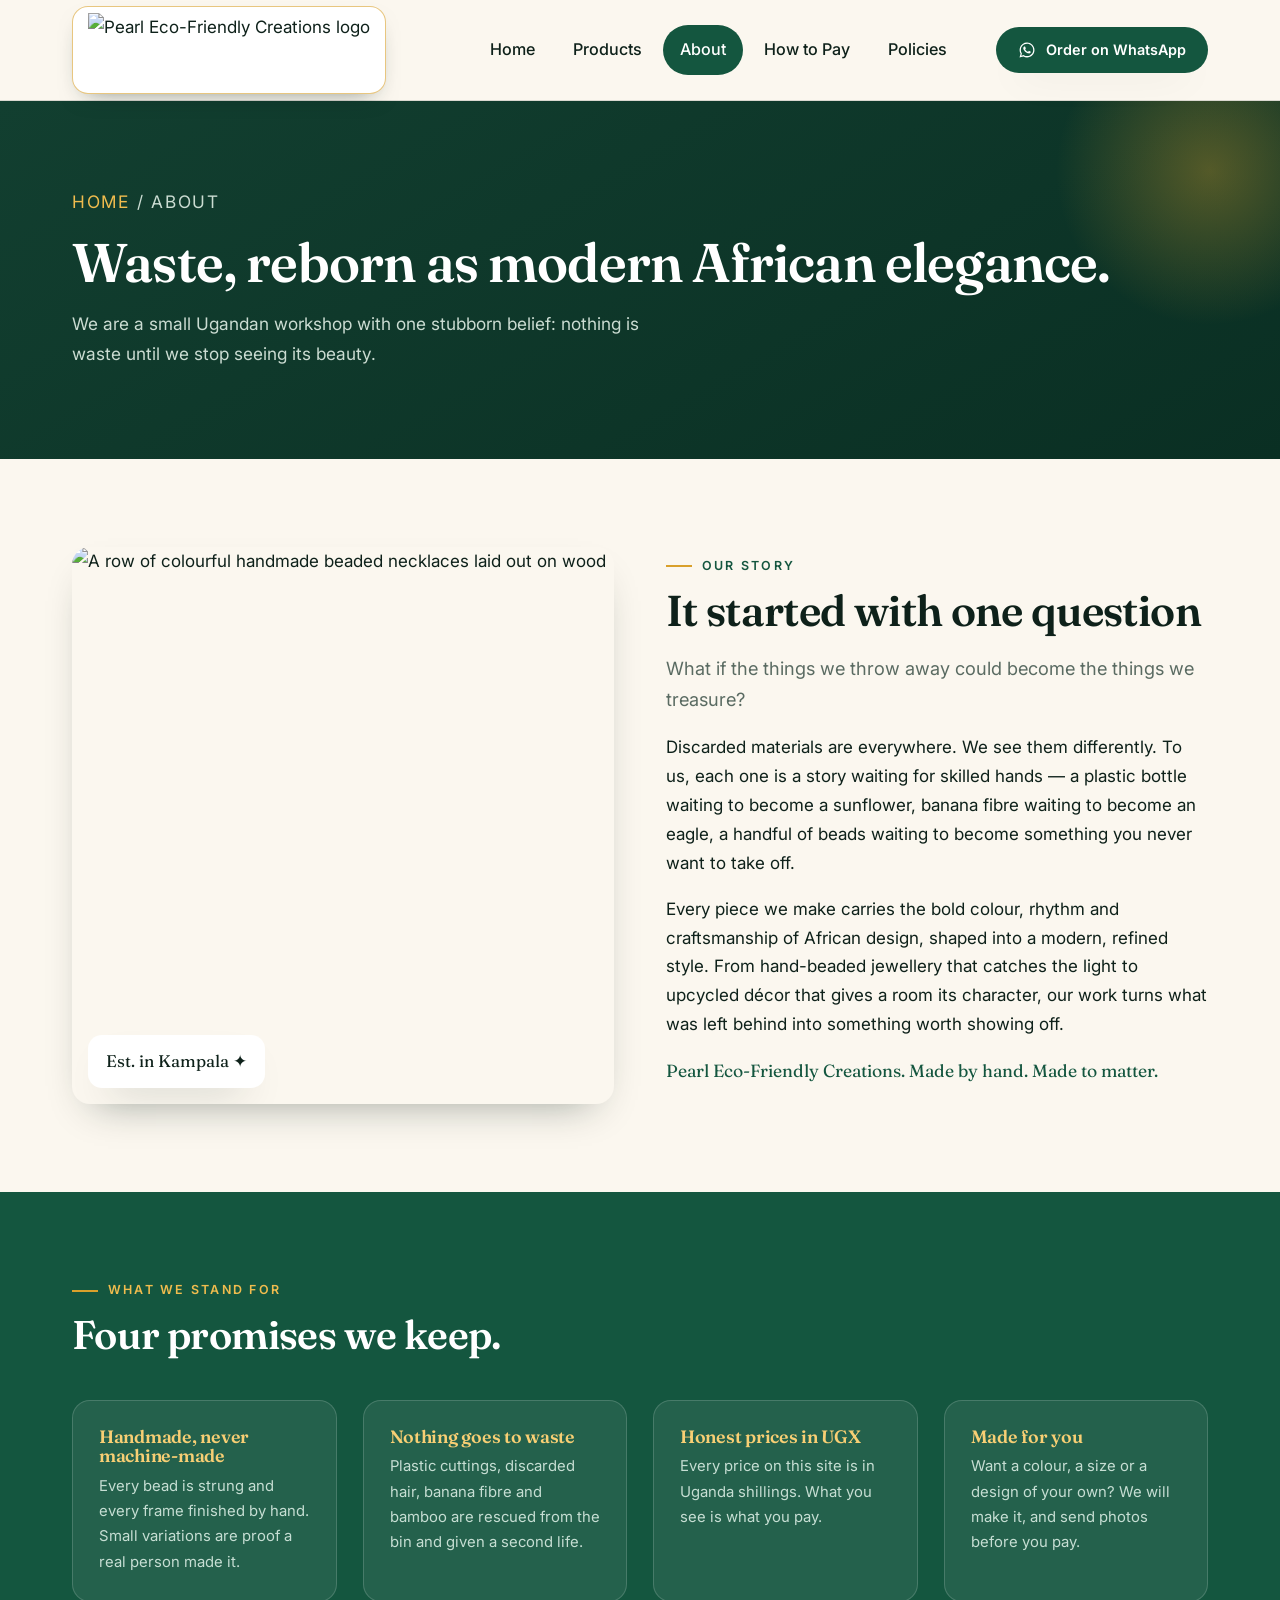
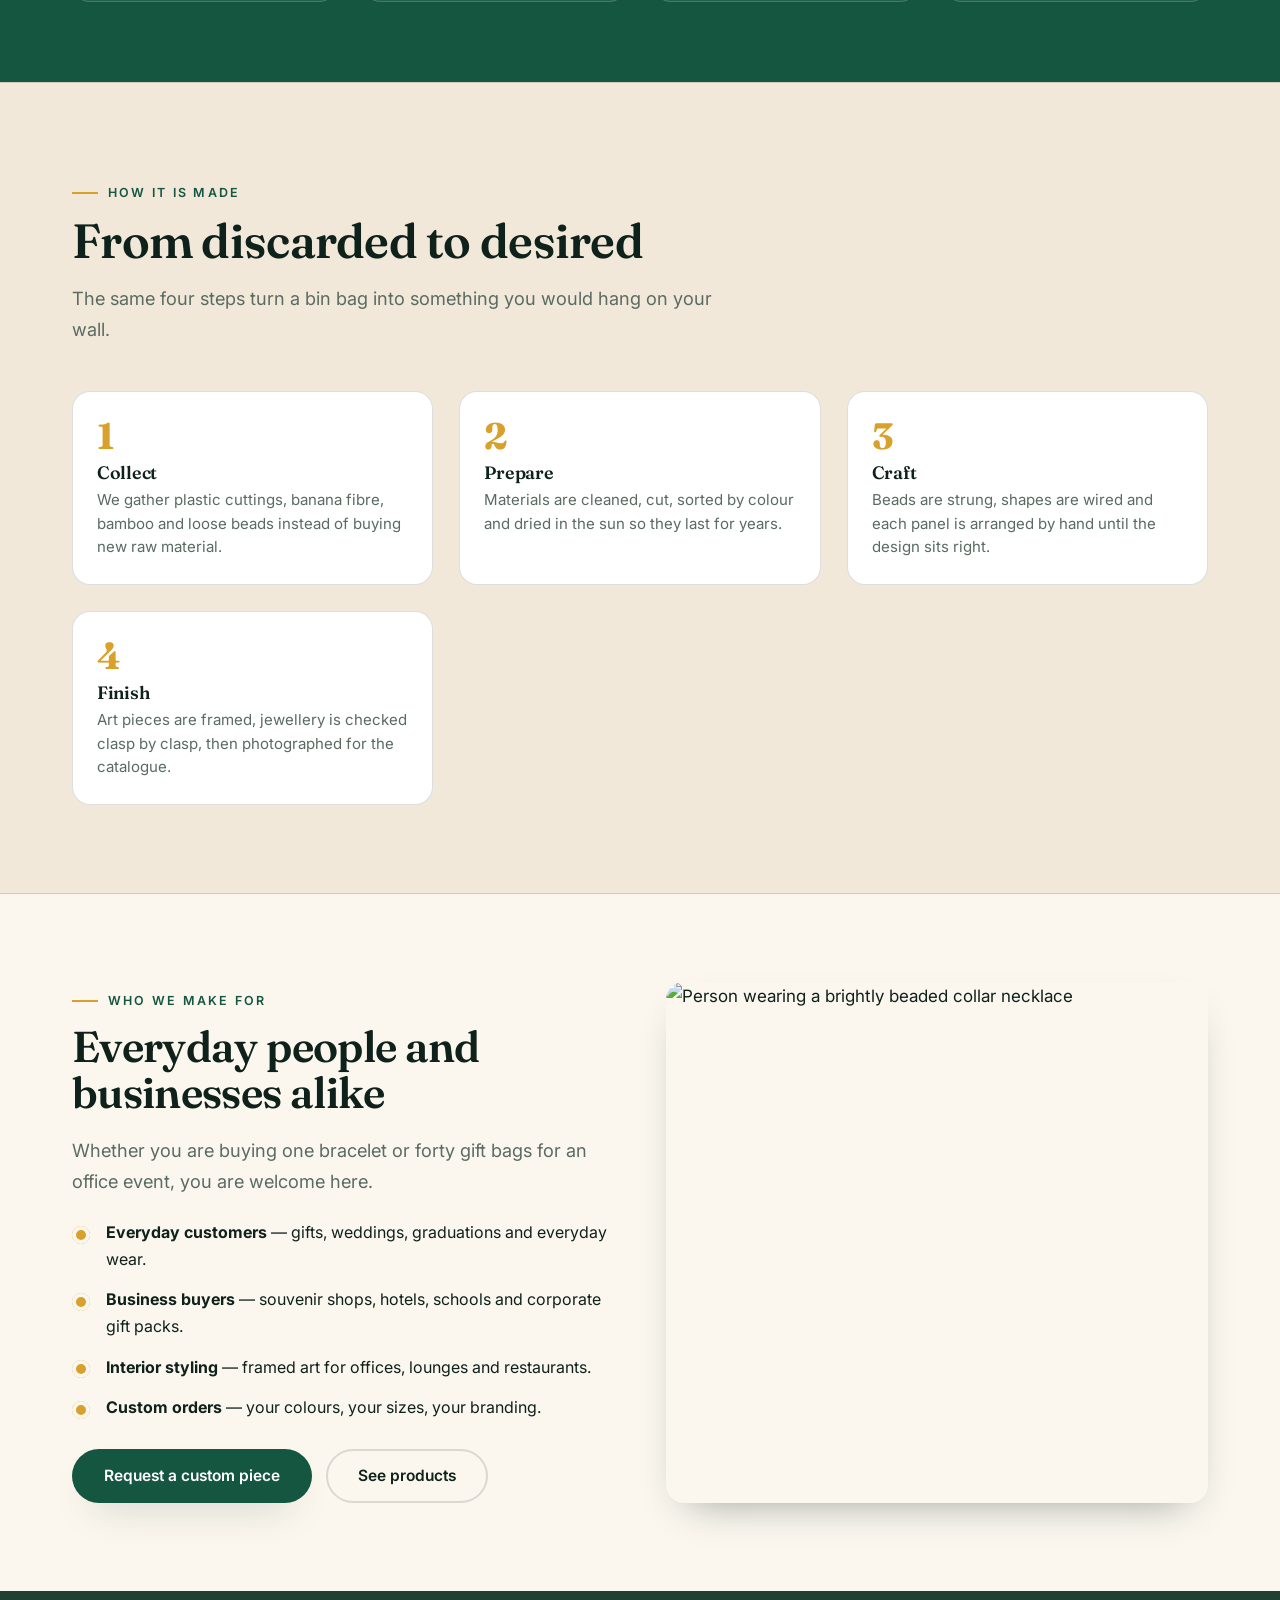
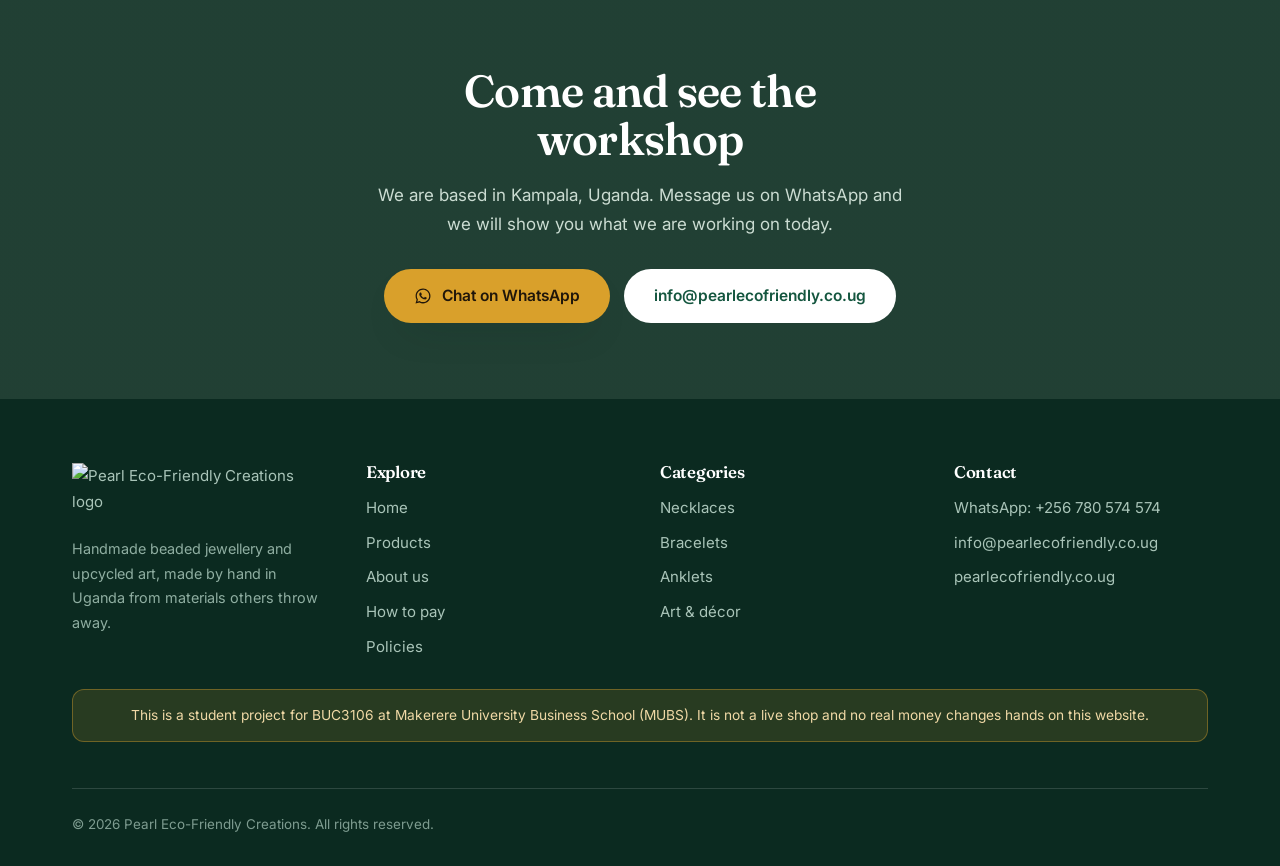
==== about.html @ 5a9fffbf "Add website files" ====
<!DOCTYPE html>
<html lang="en">
<head>
<meta charset="utf-8">
<meta name="viewport" content="width=device-width, initial-scale=1">
<title>About Us | Pearl Eco-Friendly Creations</title>
<meta name="description" content="The story behind Pearl Eco-Friendly Creations: a Ugandan workshop turning discarded plastic, banana fibre and bamboo into handmade beaded jewellery and framed art.">
<link rel="preconnect" href="https://fonts.googleapis.com">
<link rel="preconnect" href="https://fonts.gstatic.com" crossorigin>
<link href="https://fonts.googleapis.com/css2?family=Fraunces:ital,opsz,wght@0,9..144,500;0,9..144,600;1,9..144,500&family=Inter:wght@400;500;600;700&display=swap" rel="stylesheet">
<link rel="stylesheet" href="style.css">
<link rel="icon" href="favicon.ico">
</head>
<body>
<a class="skip" href="#main">Skip to content</a>

<header class="site-head">
  <div class="wrap head-in">
    <a class="brand" href="index.html">
      <img src="images/logo.png" alt="Pearl Eco-Friendly Creations logo">
      <span class="brand-txt">Pearl Eco-Friendly Creations<small>Handmade in Uganda</small></span>
    </a>
    <input type="checkbox" id="nav-toggle" class="nav-toggle" aria-label="Open menu">
    <label class="burger" for="nav-toggle" aria-hidden="true"><span></span></label>
    <nav class="nav" aria-label="Main">
      <a href="index.html">Home</a>
      <a href="products.html">Products</a>
      <a href="about.html" class="active">About</a>
      <a href="pay.html">How to Pay</a>
      <a href="policies.html">Policies</a>
    </nav>
    <a class="btn btn-wa btn-sm head-cta" href="https://wa.me/256780574574?text=Hello%20Pearl%20Eco-Friendly%20Creations%21%20I%20saw%20your%20website%20and%20I%20have%20a%20question.">
      <svg viewBox="0 0 24 24" fill="currentColor" aria-hidden="true"><path d="M12.04 2C6.58 2 2.13 6.45 2.13 11.91c0 1.75.46 3.46 1.32 4.96L2 22l5.25-1.38a9.9 9.9 0 0 0 4.79 1.22h.01c5.46 0 9.91-4.45 9.91-9.91 0-2.65-1.03-5.14-2.9-7.01A9.82 9.82 0 0 0 12.04 2Zm0 18.15c-1.48 0-2.93-.4-4.2-1.15l-.3-.18-3.12.82.83-3.04-.2-.31a8.22 8.22 0 0 1-1.26-4.38c0-4.54 3.7-8.23 8.24-8.23 2.2 0 4.27.86 5.83 2.42a8.18 8.18 0 0 1 2.41 5.82c0 4.54-3.7 8.23-8.23 8.23Zm4.52-6.16c-.25-.12-1.47-.72-1.69-.81-.23-.08-.39-.12-.56.13-.16.24-.64.8-.78.97-.14.16-.29.18-.54.06-.25-.13-1.05-.39-1.99-1.23-.74-.66-1.23-1.47-1.38-1.72-.14-.25-.01-.38.11-.5.11-.11.25-.29.37-.43.13-.15.17-.25.25-.41.08-.17.04-.31-.02-.43-.06-.12-.56-1.34-.76-1.84-.2-.48-.4-.42-.56-.43h-.48c-.16 0-.43.06-.65.31-.22.25-.86.84-.86 2.05s.88 2.38 1 2.54c.12.17 1.73 2.64 4.2 3.7.59.25 1.04.4 1.4.51.59.19 1.12.16 1.55.1.47-.07 1.47-.6 1.67-1.18.21-.58.21-1.07.15-1.18-.06-.11-.22-.17-.47-.29Z"/></svg>
      Order on WhatsApp
    </a>
  </div>
</header>

<main id="main">

<section class="page-head">
  <div class="wrap">
    <p class="crumbs"><a href="index.html">Home</a> / About</p>
    <h1>Waste, reborn as modern African elegance.</h1>
    <p>We are a small Ugandan workshop with one stubborn belief: nothing is waste until we stop seeing its beauty.</p>
  </div>
</section>

<!-- ============ STORY ============ -->
<section class="section">
  <div class="wrap split">
    <div class="split-media">
      <img src="images/craft.jpg" alt="A row of colourful handmade beaded necklaces laid out on wood">
      <span class="badge">Est. in Kampala ✦</span>
    </div>
    <div>
      <p class="eyebrow">Our story</p>
      <h2>It started with one question</h2>
      <p class="lede">What if the things we throw away could become the things we treasure?</p>
      <p>Discarded materials are everywhere. We see them differently. To us, each one is a story waiting for skilled hands — a plastic bottle waiting to become a sunflower, banana fibre waiting to become an eagle, a handful of beads waiting to become something you never want to take off.</p>
      <p>Every piece we make carries the bold colour, rhythm and craftsmanship of African design, shaped into a modern, refined style. From hand-beaded jewellery that catches the light to upcycled décor that gives a room its character, our work turns what was left behind into something worth showing off.</p>
      <p class="sign" style="font-family:var(--display);color:var(--forest);font-size:1.1rem">Pearl Eco-Friendly Creations. Made by hand. Made to matter.</p>
    </div>
  </div>
</section>

<!-- ============ VALUES ============ -->
<section class="band">
  <div class="wrap">
    <p class="eyebrow" style="color:#F0BC4E">What we stand for</p>
    <h2>Four promises we keep.</h2>
    <div class="values">
      <div class="value"><h3>Handmade, never machine-made</h3><p>Every bead is strung and every frame finished by hand. Small variations are proof a real person made it.</p></div>
      <div class="value"><h3>Nothing goes to waste</h3><p>Plastic cuttings, discarded hair, banana fibre and bamboo are rescued from the bin and given a second life.</p></div>
      <div class="value"><h3>Honest prices in UGX</h3><p>Every price on this site is in Uganda shillings. What you see is what you pay.</p></div>
      <div class="value"><h3>Made for you</h3><p>Want a colour, a size or a design of your own? We will make it, and send photos before you pay.</p></div>
    </div>
  </div>
</section>

<!-- ============ PROCESS ============ -->
<section class="section tint">
  <div class="wrap">
    <div class="sec-head">
      <p class="eyebrow">How it is made</p>
      <h2>From discarded to desired</h2>
      <p class="lede">The same four steps turn a bin bag into something you would hang on your wall.</p>
    </div>
    <div class="steps">
      <div class="step"><b class="num">1</b><h3>Collect</h3><p>We gather plastic cuttings, banana fibre, bamboo and loose beads instead of buying new raw material.</p></div>
      <div class="step"><b class="num">2</b><h3>Prepare</h3><p>Materials are cleaned, cut, sorted by colour and dried in the sun so they last for years.</p></div>
      <div class="step"><b class="num">3</b><h3>Craft</h3><p>Beads are strung, shapes are wired and each panel is arranged by hand until the design sits right.</p></div>
      <div class="step"><b class="num">4</b><h3>Finish</h3><p>Art pieces are framed, jewellery is checked clasp by clasp, then photographed for the catalogue.</p></div>
    </div>
  </div>
</section>

<!-- ============ SPLIT WITH ECO IMAGE ============ -->
<section class="section">
  <div class="wrap split flip">
    <div class="split-media">
      <img src="images/accent.jpg" alt="Person wearing a brightly beaded collar necklace">
    </div>
    <div>
      <p class="eyebrow">Who we make for</p>
      <h2>Everyday people and businesses alike</h2>
      <p class="lede">Whether you are buying one bracelet or forty gift bags for an office event, you are welcome here.</p>
      <ul class="tick">
        <li><strong>Everyday customers</strong> — gifts, weddings, graduations and everyday wear.</li>
        <li><strong>Business buyers</strong> — souvenir shops, hotels, schools and corporate gift packs.</li>
        <li><strong>Interior styling</strong> — framed art for offices, lounges and restaurants.</li>
        <li><strong>Custom orders</strong> — your colours, your sizes, your branding.</li>
      </ul>
      <div class="hero-cta">
        <a class="btn btn-wa" href="https://wa.me/256780574574?text=Hello%20Pearl%20Eco-Friendly%20Creations%21%20I%20would%20like%20to%20request%20a%20custom%20piece.">Request a custom piece</a>
        <a class="btn btn-ghost" href="products.html">See products</a>
      </div>
    </div>
  </div>
</section>

<!-- ============ CONTACT BAND ============ -->
<section class="cta">
  <div class="wrap">
    <h2>Come and see the workshop</h2>
    <p>We are based in Kampala, Uganda. Message us on WhatsApp and we will show you what we are working on today.</p>
    <div class="btns">
      <a class="btn btn-gold" href="https://wa.me/256780574574?text=Hello%20Pearl%20Eco-Friendly%20Creations%21%20I%20saw%20your%20website%20and%20I%20have%20a%20question.">
        <svg viewBox="0 0 24 24" fill="currentColor" aria-hidden="true"><path d="M12.04 2C6.58 2 2.13 6.45 2.13 11.91c0 1.75.46 3.46 1.32 4.96L2 22l5.25-1.38a9.9 9.9 0 0 0 4.79 1.22h.01c5.46 0 9.91-4.45 9.91-9.91 0-2.65-1.03-5.14-2.9-7.01A9.82 9.82 0 0 0 12.04 2Zm0 18.15c-1.48 0-2.93-.4-4.2-1.15l-.3-.18-3.12.82.83-3.04-.2-.31a8.22 8.22 0 0 1-1.26-4.38c0-4.54 3.7-8.23 8.24-8.23 2.2 0 4.27.86 5.83 2.42a8.18 8.18 0 0 1 2.41 5.82c0 4.54-3.7 8.23-8.23 8.23Zm4.52-6.16c-.25-.12-1.47-.72-1.69-.81-.23-.08-.39-.12-.56.13-.16.24-.64.8-.78.97-.14.16-.29.18-.54.06-.25-.13-1.05-.39-1.99-1.23-.74-.66-1.23-1.47-1.38-1.72-.14-.25-.01-.38.11-.5.11-.11.25-.29.37-.43.13-.15.17-.25.25-.41.08-.17.04-.31-.02-.43-.06-.12-.56-1.34-.76-1.84-.2-.48-.4-.42-.56-.43h-.48c-.16 0-.43.06-.65.31-.22.25-.86.84-.86 2.05s.88 2.38 1 2.54c.12.17 1.73 2.64 4.2 3.7.59.25 1.04.4 1.4.51.59.19 1.12.16 1.55.1.47-.07 1.47-.6 1.67-1.18.21-.58.21-1.07.15-1.18-.06-.11-.22-.17-.47-.29Z"/></svg>
        Chat on WhatsApp
      </a>
      <a class="btn btn-light" href="mailto:info@pearlecofriendly.co.ug">info@pearlecofriendly.co.ug</a>
    </div>
  </div>
</section>

</main>

<footer class="site-foot">
  <div class="wrap">
    <div class="foot-grid">
      <div class="foot-brand">
        <img src="images/logo.png" alt="Pearl Eco-Friendly Creations logo">
        <p>Handmade beaded jewellery and upcycled art, made by hand in Uganda from materials others throw away.</p>
      </div>
      <div class="foot-col">
        <h2>Explore</h2>
        <ul>
          <li><a href="index.html">Home</a></li>
          <li><a href="products.html">Products</a></li>
          <li><a href="about.html">About us</a></li>
          <li><a href="pay.html">How to pay</a></li>
          <li><a href="policies.html">Policies</a></li>
        </ul>
      </div>
      <div class="foot-col">
        <h2>Categories</h2>
        <ul>
          <li><a href="products.html#jewellery">Necklaces</a></li>
          <li><a href="products.html#jewellery">Bracelets</a></li>
          <li><a href="products.html#jewellery">Anklets</a></li>
          <li><a href="products.html#decor">Art &amp; décor</a></li>
        </ul>
      </div>
      <div class="foot-col">
        <h2>Contact</h2>
        <ul>
          <li><a href="https://wa.me/256780574574?text=Hello%20Pearl%20Eco-Friendly%20Creations%21%20I%20saw%20your%20website%20and%20I%20have%20a%20question.">WhatsApp: +256 780 574 574</a></li>
          <li><a href="mailto:info@pearlecofriendly.co.ug">info@pearlecofriendly.co.ug</a></li>
          <li><a href="https://pearlecofriendly.co.ug">pearlecofriendly.co.ug</a></li>
        </ul>
      </div>
    </div>

    <p class="student">This is a student project for BUC3106 at Makerere University Business School (MUBS). It is not a live shop and no real money changes hands on this website.</p>

    <div class="foot-note">
      <span>© 2026 Pearl Eco-Friendly Creations. All rights reserved.</span>
    </div>
  </div>
</footer>

</body>
</html>
---- style.css ----
/* ============================================================
   PEARL ECO-FRIENDLY CREATIONS — style.css
   One stylesheet for all five pages.
   Sections are numbered so you can find things quickly.
   ============================================================ */

/* ---------- 1. COLOURS AND FONTS ---------- */
:root{
  /* Brand colours */
  --ink:#0E211A;          /* near-black green, for text */
  --forest:#14563F;       /* main green */
  --forest-2:#0C3E2D;     /* darker green */
  --cream:#FBF7EF;        /* page background */
  --sand:#F1E8DA;         /* alternate section background */
  --gold:#D9A02B;         /* accent / buttons */
  --gold-2:#F0BC4E;       /* lighter gold for hover */
  --gold-3:#F8CF74;       /* pale gold, for small text on green (contrast) */
  --clay:#C25A2B;         /* warm accent */
  --muted:#5A6B62;        /* secondary text */
  --line:rgba(14,33,26,.14);
  --white:#fff;

  /* Type */
  --display:"Fraunces",Georgia,"Times New Roman",serif;
  --body:"Inter",-apple-system,BlinkMacSystemFont,"Segoe UI",Arial,sans-serif;

  /* Shape */
  --radius:18px;
  --radius-sm:12px;
  --shadow:0 18px 40px -22px rgba(14,33,26,.45);
  --wrap:1180px;
}

/* ---------- 2. RESET AND BASE ---------- */
*,*::before,*::after{box-sizing:border-box}
html{scroll-behavior:smooth}
body{
  margin:0;
  background:var(--cream);
  color:var(--ink);
  font:1.0625rem/1.7 var(--body);
  -webkit-font-smoothing:antialiased;
  overflow-x:hidden;
}
/* Keep anything decorative or wide from ever causing a sideways page scroll */
section,div,header,footer,main{max-width:100%}
img{max-width:100%;display:block}
a{color:inherit}
h1,h2,h3,h4{font-family:var(--display);font-weight:600;line-height:1.08;margin:0;letter-spacing:-.015em}
p{margin:0 0 1em}
.wrap{max-width:var(--wrap);margin:0 auto;padding:0 22px}

/* Focus ring for keyboard users */
a:focus-visible,button:focus-visible,input:focus-visible{
  outline:3px solid var(--gold);outline-offset:3px;border-radius:4px;
}

/* Skip link for screen readers */
.skip{position:absolute;left:-9999px;top:0;background:var(--forest);color:#fff;padding:12px 18px;z-index:200}
.skip:focus{left:8px;top:8px}

/* ---------- 3. SMALL PIECES OF TEXT ---------- */
.eyebrow{
  font:600 .78rem/1 var(--body);letter-spacing:.18em;text-transform:uppercase;
  color:var(--forest);display:inline-flex;align-items:center;gap:10px;margin:0 0 16px;
}
.eyebrow::before{content:"";width:26px;height:2px;background:var(--gold)}
.lede{font-size:1.14rem;color:var(--muted);max-width:60ch}
.center{text-align:center}
.center .lede{margin-inline:auto}
.center .eyebrow{justify-content:center}

/* ---------- 4. BUTTONS ---------- */
.btn{
  display:inline-flex;align-items:center;gap:10px;
  font:600 .97rem/1 var(--body);text-decoration:none;
  padding:16px 28px;border-radius:999px;border:2px solid transparent;
  cursor:pointer;transition:transform .18s ease,background .18s ease,box-shadow .18s ease;
  white-space:nowrap;
}
.btn:hover{transform:translateY(-2px)}
.btn-wa{background:var(--forest);color:#fff;box-shadow:var(--shadow)}
.btn-wa:hover{background:var(--forest-2)}
.btn-gold{background:var(--gold);color:#20160a;box-shadow:var(--shadow)}
.btn-gold:hover{background:var(--gold-2)}
.btn-ghost{background:transparent;color:var(--ink);border-color:var(--line)}
.btn-ghost:hover{border-color:var(--forest);background:rgba(20,86,63,.06)}
.btn-light{background:#fff;color:var(--forest)}
.btn-light:hover{background:var(--sand)}
.btn-sm{padding:12px 20px;font-size:.9rem}
.btn-block{width:100%;justify-content:center}
/* WhatsApp glyph */
.btn svg{width:18px;height:18px;flex:none}

/* ---------- 5. HEADER AND NAV ---------- */
.site-head{
  position:sticky;top:0;z-index:100;
  background:rgba(251,247,239,.92);
  backdrop-filter:saturate(160%) blur(12px);
  border-bottom:1px solid var(--line);
}
/* Taller bar so the enlarged logo still sits comfortably (was 78px) */
.head-in{display:flex;align-items:center;gap:18px;height:100px}
/* flex:0 1 auto (not flex:none) lets the brand shrink on narrow screens,
   so the text wraps instead of pushing the menu button off the screen. */
.brand{display:flex;align-items:center;gap:14px;text-decoration:none;flex:0 1 auto;min-width:0}

/* --- The logo, made large and eye-catching with CSS only ---
   box-sizing:content-box means "height" is the artwork itself, so the
   padding and border sit outside it and never shrink the logo. */
.brand img{
  height:74px;width:auto;box-sizing:content-box;flex:none;
  padding:6px 15px;background:#fff;
  border:1px solid rgba(217,160,43,.6);
  border-radius:16px;
  box-shadow:0 10px 24px -14px rgba(14,33,26,.6);
  transition:transform .2s ease,box-shadow .2s ease,border-color .2s ease;
}
/* Gentle lift + soft gold glow on hover */
.brand:hover img{
  transform:translateY(-3px);
  border-color:var(--gold);
  box-shadow:0 18px 32px -16px rgba(14,33,26,.65),0 0 0 5px rgba(217,160,43,.18);
}
.brand-txt{display:none;font-family:var(--display);font-size:1.02rem;line-height:1.1;color:var(--forest);
  min-width:0;overflow-wrap:break-word}
.brand-txt small{display:block;font:500 .62rem/1.4 var(--body);letter-spacing:.2em;text-transform:uppercase;color:var(--muted)}

.nav{margin-left:auto;display:flex;align-items:center;gap:4px}
.nav a{
  text-decoration:none;font-weight:500;font-size:1.01rem;padding:11px 17px;border-radius:999px;
  transition:background .15s ease,color .15s ease;
}
.nav a:hover{background:rgba(20,86,63,.09)}
.nav a.active{background:var(--forest);color:#fff}
.head-cta{margin-left:14px}

/* Mobile menu: a checkbox toggles the nav. It only exists on small screens,
   so keyboard users on desktop never tab to a control that does nothing. */
.nav-toggle{display:none}
.burger{
  display:none;margin-left:auto;width:46px;height:46px;border:1px solid var(--line);
  border-radius:12px;background:#fff;cursor:pointer;position:relative;
  flex:none;
}
.burger span,.burger::before,.burger::after{
  content:"";position:absolute;left:13px;width:20px;height:2px;background:var(--ink);
  transition:.2s;
}
.burger::before{top:16px}
.burger span{top:22px}
.burger::after{top:28px}

@media(max-width:940px){
  /* Focusable but invisible, so Space opens the menu for keyboard users */
  .nav-toggle{
    display:block;position:absolute;width:1px;height:1px;opacity:0;
    pointer-events:none;margin:0;padding:0;border:0;left:50%;top:44px;
  }
  .nav-toggle:focus-visible ~ .burger{outline:3px solid var(--gold);outline-offset:3px}
  .burger{display:block}
  .head-cta{display:none}
  /* Compact bar on small screens: logo scales down but stays prominent */
  .head-in{height:88px;gap:13px}
  .brand{gap:11px}
  .brand img{height:54px;padding:5px 11px;border-radius:14px}
  .brand:hover img{transform:none;box-shadow:0 10px 24px -14px rgba(14,33,26,.6)}
  .nav{
    position:absolute;left:0;right:0;top:100%;
    flex-direction:column;align-items:stretch;gap:6px;
    background:var(--cream);border-bottom:1px solid var(--line);
    padding:16px 22px 26px;margin:0;
    display:none;box-shadow:var(--shadow);
  }
  .nav a{padding:13px 16px;background:#fff;border:1px solid var(--line)}
  /* When the checkbox is ticked, show the menu */
  .nav-toggle:checked ~ .nav{display:flex}
  .nav-toggle:checked ~ .burger span{opacity:0}
  .nav-toggle:checked ~ .burger::before{top:22px;transform:rotate(45deg)}
  .nav-toggle:checked ~ .burger::after{top:22px;transform:rotate(-45deg)}
  .brand-txt{display:block}
}

/* ---------- 6. HERO ----------
   A full-width shop photograph with a dark green scrim over it, and a
   single left-aligned text block. Everything below is scoped to the hero. */
.hero{
  position:relative;overflow:hidden;
  display:flex;align-items:center;
  min-height:60vh;                       /* ~60% of the screen, so the next
                                            section still peeks into view */
  padding:clamp(44px,6vh,72px) 0;
  color:#F4EFE4;
  /* Fallback: a rich green wash if the photograph never loads */
  background:linear-gradient(150deg,#123f30 0%,#0d3527 55%,#08281e 100%);
}

/* The photograph fills the whole section, edge to edge */
.hero-bg{
  position:absolute;inset:0;z-index:0;
  width:100%;height:100%;object-fit:cover;object-position:center;
}

/* Dark green scrim — heavy under the words so white text stays readable,
   opening up to the right so the shop photograph reads through instead of
   looking like a flat block of colour. */
.hero-overlay{
  position:absolute;inset:0;z-index:1;
  background:
    linear-gradient(90deg,
      rgba(7,28,21,.87) 0%,
      rgba(7,28,21,.85) 64%,
      rgba(7,28,21,.66) 78%,
      rgba(7,28,21,.40) 90%,
      rgba(7,28,21,.25) 100%),
    linear-gradient(180deg,rgba(7,28,21,.05),rgba(7,28,21,.16));
}
/* Wide screens: the text block stops before half the width, so the
   photograph can open up much sooner. */
@media(min-width:1000px){
  .hero-overlay{
    background:
      linear-gradient(90deg,
        rgba(7,28,21,.87) 0%,
        rgba(7,28,21,.85) 46%,
        rgba(7,28,21,.67) 62%,
        rgba(7,28,21,.42) 80%,
        rgba(7,28,21,.27) 100%),
      linear-gradient(180deg,rgba(7,28,21,.05),rgba(7,28,21,.16));
  }
}
/* Phones and small tablets: the text runs the full width, so the whole
   frame is scrimmed — lighter towards the bottom so the photo still shows */
@media(max-width:768px){
  .hero-overlay{
    background:linear-gradient(180deg,
      rgba(7,28,21,.87) 0%,rgba(7,28,21,.84) 58%,rgba(7,28,21,.70) 100%);
  }
}

/* Text block: fills the container width, capped and centred by .wrap,
   raised above the photograph. */
.hero .wrap{position:relative;z-index:2;width:100%}

/* Headline is the first thing in the hero and the clear focal point */
.hero h1{
  font-size:clamp(2.15rem,5vw,3.9rem);
  line-height:1.05;letter-spacing:-.035em;color:#fff;
  max-width:17ch;text-wrap:balance;
}

/* One short supporting sentence, never wider than ~52 characters */
.hero-lede{
  font-size:clamp(1.02rem,1.5vw,1.2rem);line-height:1.6;
  color:#DCE9E1;max-width:52ch;margin:20px 0 32px;
}

/* Shared with the About page — do not scope further than this */
.hero-cta{display:flex;flex-wrap:wrap;gap:14px}
.hero-cta .btn{padding:17px 30px}

/* ---------- 7. BEAD STRING DIVIDER (decorative) ---------- */
.beads{height:26px;background-repeat:repeat-x;background-size:118px 26px;
  background-image:
    radial-gradient(circle at 14px 13px,var(--gold) 0 6px,transparent 7px),
    radial-gradient(circle at 44px 13px,var(--clay) 0 6px,transparent 7px),
    radial-gradient(circle at 74px 13px,var(--forest) 0 6px,transparent 7px),
    radial-gradient(circle at 104px 13px,#fff 0 6px,transparent 7px);
}

/* ---------- 8. SECTIONS ---------- */
.section{padding:88px 0}
.section.tint{background:var(--sand);border-block:1px solid var(--line)}
.sec-head{max-width:64ch;margin-bottom:46px}
.sec-head h2{font-size:clamp(1.9rem,4vw,3rem)}
.sec-head p{margin-top:16px}

/* ---------- 9. PRODUCT CARDS ----------
   Column counts are set explicitly and chosen to divide the number of cards
   in the group, so a row is never left with one stranded card. */
.grid{display:grid;gap:26px;grid-template-columns:1fr}
@media(min-width:600px){.grid{grid-template-columns:repeat(2,1fr)}}
@media(min-width:1100px){.grid{grid-template-columns:repeat(4,1fr)}}
/* The Products page holds a group of 6 and a group of 3 — three across
   divides both evenly. Higher specificity than the rule above. */
@media(min-width:900px){.grid.threes{grid-template-columns:repeat(3,1fr)}}

/* In the two-column band an odd-sized group leaves one card on its own.
   Centre it so the row reads as deliberate rather than broken. */
@media(min-width:600px) and (max-width:899px){
  .grid > *:last-child:nth-child(odd),
  .steps > *:last-child:nth-child(odd){
    grid-column:1 / -1;
    justify-self:center;
    width:calc(50% - 13px);
  }
}

.card{
  background:#fff;border:1px solid var(--line);border-radius:var(--radius);
  overflow:hidden;display:flex;flex-direction:column;
  transition:transform .22s ease,box-shadow .22s ease;
}
.card:hover{transform:translateY(-6px);box-shadow:var(--shadow)}
/* 4:3 rather than square: the picture was never the tall part, the text was.
   max-height keeps cards from ballooning in wide two-column layouts. */
.card-media{position:relative;aspect-ratio:4/3;max-height:280px;overflow:hidden;background:var(--sand)}
.card-media img{width:100%;height:100%;object-fit:cover;transition:transform .5s ease}
.card:hover .card-media img{transform:scale(1.06)}
.tag{
  position:absolute;top:12px;left:12px;background:var(--gold);color:#20160a;
  font:700 .68rem/1 var(--body);letter-spacing:.1em;text-transform:uppercase;
  padding:7px 11px;border-radius:999px;
}
.tag.green{background:var(--forest);color:#fff}
.card-body{padding:16px 18px 18px;display:flex;flex-direction:column;flex:1}
.card-body h3{font-size:1.1rem;line-height:1.26;margin-bottom:6px}
.card-body .desc{font-size:.9rem;line-height:1.55;color:var(--muted);margin-bottom:12px;flex:1}
.price{font-family:var(--display);font-size:1.3rem;font-weight:600;color:var(--forest);letter-spacing:-.01em}
.price small{display:block;font:400 .75rem/1.5 var(--body);color:var(--muted);letter-spacing:0;margin-top:2px}
/* Full-width button: tidier than a ragged one, and it can never overflow
   a narrow column. */
.card .btn{margin-top:14px;width:100%;justify-content:center}

/* ---------- 10. SPLIT (image + text) SECTIONS ---------- */
.split{display:grid;gap:52px;align-items:center}
/* Side by side, let the picture stretch to the text height so neither
   column leaves a ragged block of empty space. */
@media(min-width:900px){
  .split{grid-template-columns:1fr 1fr;align-items:stretch}
  .split-media{height:100%;min-height:340px}
}
.split.flip .split-media{order:2}
.split-media{position:relative;border-radius:var(--radius);overflow:hidden;box-shadow:var(--shadow)}
.split-media img{width:100%;height:100%;object-fit:cover;aspect-ratio:4/3}
.split-media .badge{
  position:absolute;bottom:16px;left:16px;background:#fff;border-radius:14px;
  padding:12px 18px;font-family:var(--display);font-size:1.05rem;box-shadow:var(--shadow);
}
.split h2{font-size:clamp(1.8rem,4vw,2.7rem);margin-bottom:18px}
.tick{list-style:none;padding:0;margin:22px 0 28px;display:grid;gap:13px}
.tick li{position:relative;padding-left:34px;font-size:1rem}
.tick li::before{
  content:"";position:absolute;left:0;top:.42em;width:18px;height:18px;border-radius:50%;
  background:var(--gold);
  box-shadow:inset 0 0 0 4px var(--cream);
}

/* ---------- 11. STEPS ---------- */
/* Three steps: one column, then two, then three — never three then a lone card */
.steps{display:grid;gap:26px;grid-template-columns:1fr}
@media(min-width:600px){.steps{grid-template-columns:repeat(2,1fr)}}
@media(min-width:900px){.steps{grid-template-columns:repeat(3,1fr)}}
.step{
  background:#fff;border:1px solid var(--line);border-radius:var(--radius);
  padding:26px 24px;position:relative;
}
.step b.num{
  font-family:var(--display);font-size:2.3rem;color:var(--gold);display:block;line-height:1;margin-bottom:8px;
}
.step h3{font-size:1.12rem;margin-bottom:6px}
.step p{margin:0;color:var(--muted);font-size:.94rem;line-height:1.55}

/* ---------- 12. CATEGORY TILES ---------- */
.tiles{display:grid;gap:24px;grid-template-columns:repeat(auto-fit,minmax(280px,1fr))}
.tile{
  position:relative;border-radius:var(--radius);overflow:hidden;min-height:320px;
  display:flex;align-items:flex-end;color:#fff;text-decoration:none;
  box-shadow:var(--shadow);
}
.tile img{position:absolute;inset:0;width:100%;height:100%;object-fit:cover;transition:transform .55s ease}
.tile:hover img{transform:scale(1.07)}
.tile::after{content:"";position:absolute;inset:0;
  background:linear-gradient(to top,rgba(8,32,24,.9) 6%,rgba(8,32,24,.15) 62%)}
.tile-in{position:relative;z-index:2;padding:28px}
.tile-in h3{font-size:1.6rem;color:#fff}
.tile-in span{font-size:.9rem;color:#CFE3D9;display:inline-flex;gap:7px;align-items:center;margin-top:8px}

/* ---------- 13. QUOTE / VALUES BAND ---------- */
.band{background:var(--forest);color:#EAF3EE;padding:80px 0}
.band h2{color:#fff;font-size:clamp(1.7rem,3.6vw,2.5rem);max-width:20ch}
.band p{color:#BFDBCE;max-width:52ch}
/* Four values: one, then two, then four — skipping three, which would
   strand the last card on a row of its own */
.values{display:grid;gap:26px;grid-template-columns:1fr;margin-top:44px}
@media(min-width:600px){.values{grid-template-columns:repeat(2,1fr)}}
@media(min-width:1100px){.values{grid-template-columns:repeat(4,1fr)}}
.value{background:rgba(255,255,255,.07);border:1px solid rgba(255,255,255,.16);
  border-radius:var(--radius);padding:26px}
.value h3{color:var(--gold-3);font-size:1.12rem;margin-bottom:8px}
.value p{margin:0;font-size:.93rem;color:#C6DED3}

/* ---------- 14. PRICE LIST TABLE ---------- */
.table-wrap{overflow-x:auto;border:1px solid var(--line);border-radius:var(--radius);background:#fff}
table{width:100%;border-collapse:collapse;min-width:520px}
th,td{text-align:left;padding:16px 20px;border-bottom:1px solid var(--line);font-size:.97rem}
th{background:var(--forest);color:#fff;font:600 .78rem/1 var(--body);letter-spacing:.1em;text-transform:uppercase}
tbody tr:last-child td{border-bottom:none}
tbody tr:hover{background:var(--sand)}
td.amount{font-family:var(--display);font-size:1.08rem;color:var(--forest);white-space:nowrap;font-weight:600}

/* ---------- 15. PAYMENT BOXES ---------- */
.pay-grid{display:grid;gap:26px;grid-template-columns:repeat(auto-fit,minmax(300px,1fr))}
.pay-box{background:#fff;border:1px solid var(--line);border-radius:var(--radius);
  padding:24px 22px;display:flex;flex-direction:column}
.pay-box h3{font-size:1.24rem;margin-bottom:5px}
.pay-box .how{font-size:.89rem;color:var(--muted);margin-bottom:14px}
.pay-box ol{margin:0 0 16px;padding-left:20px;font-size:.95rem;display:grid;gap:8px}
.details{background:var(--sand);border:1px dashed var(--forest);border-radius:var(--radius-sm);
  padding:16px 18px;font-size:.93rem;margin-top:auto}
.details dt{font:600 .7rem/1 var(--body);letter-spacing:.12em;text-transform:uppercase;color:var(--muted);margin-top:10px}
.details dt:first-child{margin-top:0}
.details dd{margin:5px 0 0;font-weight:600;word-break:break-word}
.sample{
  display:inline-block;background:var(--clay);color:#fff;font:700 .64rem/1 var(--body);
  letter-spacing:.12em;text-transform:uppercase;padding:5px 9px;border-radius:6px;margin-left:8px;
  vertical-align:middle;
}
.notice{
  background:#FFF6E3;border:1px solid var(--gold);border-left:6px solid var(--gold);
  border-radius:var(--radius-sm);padding:22px 26px;margin-bottom:34px;
}
.notice h3,.notice h2{font-size:1.12rem;margin-bottom:8px;color:#7A5410;font-family:var(--display);font-weight:600;letter-spacing:-.01em}
.notice p{margin:0;font-size:.95rem;color:#6B4E17}
.notice p+p{margin-top:10px}

/* ---------- 16. PROSE (policies / about text) ---------- */
.prose{max-width:74ch}
.prose h2{font-size:clamp(1.5rem,3vw,2rem);margin:44px 0 14px}
.prose h2:first-child{margin-top:0}
.prose h3{font-size:1.12rem;margin:26px 0 8px}
.prose ul,.prose ol{padding-left:22px;margin:0 0 1.1em}
.prose li{margin-bottom:8px}
.prose strong{color:var(--forest)}
.callout{background:#fff;border:1px solid var(--line);border-left:6px solid var(--forest);
  border-radius:var(--radius-sm);padding:20px 24px;margin:26px 0;font-size:.97rem}

/* ---------- 17. CTA STRIP ---------- */
.cta{
  background:
    linear-gradient(rgba(9,44,32,.90),rgba(9,44,32,.90)),
    url("images/eco.jpg") center/cover;
  color:#fff;padding:76px 0;text-align:center;border-radius:0;
}
.cta h2{color:#fff;font-size:clamp(1.8rem,4vw,2.8rem);max-width:18ch;margin-inline:auto}
.cta p{color:#CBDCD2;max-width:50ch;margin:18px auto 30px}
.cta .btns{display:flex;gap:14px;justify-content:center;flex-wrap:wrap}

/* ---------- 18. FOOTER ---------- */
.site-foot{background:#0B2A20;color:#A9C4B8;padding:64px 0 30px;font-size:.94rem}
/* Four footer columns: one, then two, then four — three strands the last one */
.foot-grid{display:grid;gap:40px;grid-template-columns:1fr}
@media(min-width:600px){.foot-grid{grid-template-columns:repeat(2,1fr)}}
@media(min-width:1100px){.foot-grid{grid-template-columns:repeat(4,1fr)}}
.foot-brand img{height:58px;width:auto;margin-bottom:16px}
.foot-brand p{max-width:34ch;color:#8FAEA1;font-size:.9rem}
.foot-col h2{font-family:var(--display);color:#fff;font-size:1.05rem;margin-bottom:14px;font-weight:600}
.foot-col ul{list-style:none;padding:0;margin:0;display:grid;gap:9px}
.foot-col a{text-decoration:none;transition:color .15s}
.foot-col a:hover{color:var(--gold-2)}
.foot-note{
  margin-top:46px;padding-top:24px;border-top:1px solid rgba(255,255,255,.14);
  display:flex;flex-wrap:wrap;gap:14px;justify-content:space-between;
  font-size:.84rem;color:#7E9C90;
}
.student{
  background:rgba(217,160,43,.14);border:1px solid rgba(217,160,43,.4);
  color:#F0D9A6;border-radius:var(--radius-sm);padding:14px 18px;
  margin-top:30px;font-size:.86rem;text-align:center;
}

/* ---------- 19. PAGE HEADER FOR INNER PAGES ---------- */
.page-head{
  background:linear-gradient(150deg,#123f30,#0a2f23);color:#F4EFE4;
  padding:70px 0 74px;position:relative;overflow:hidden;
}
.page-head::after{
  content:"";position:absolute;right:-90px;top:-90px;width:320px;height:320px;border-radius:50%;
  background:radial-gradient(circle,rgba(217,160,43,.35),transparent 68%);
}
.page-head h1{color:#fff;font-size:clamp(2.1rem,5vw,3.4rem);position:relative;z-index:2}
.page-head p{color:#CBDCD2;max-width:56ch;margin-top:16px;position:relative;z-index:2;font-size:1.08rem}
.crumbs{font-size:.82rem;letter-spacing:.1em;text-transform:uppercase;color:#9DBAAE;
  margin-bottom:18px;position:relative;z-index:2}
.crumbs a{text-decoration:none;color:var(--gold-2)}

/* ---------- 20. UTILITIES ---------- */
.mt-0{margin-top:0}.mb-0{margin-bottom:0}
.mt-2{margin-top:22px}.mt-3{margin-top:34px}.mt-4{margin-top:48px}
.center-btn{display:flex;justify-content:center;align-items:center;flex-wrap:wrap;gap:14px;margin-top:44px}
.chips{display:flex;flex-wrap:wrap;gap:10px;margin-top:22px}
.chip-static{
  background:#fff;border:1px solid var(--line);border-radius:999px;
  padding:8px 16px;font-size:.86rem;font-weight:500;
}

/* ---------- 21. REVEAL ON SCROLL (progressive enhancement) ---------- */
.reveal{opacity:0;transform:translateY(22px);transition:opacity .7s ease,transform .7s ease}
.reveal.in{opacity:1;transform:none}

/* ---------- 22. REDUCED MOTION ---------- */
@media(prefers-reduced-motion:reduce){
  html{scroll-behavior:auto}
  *{animation:none!important;transition:none!important}
  .reveal{opacity:1;transform:none}
}

/* ---------- 23. PRINT ---------- */
@media print{
  .site-head,.cta,.burger,.btn{display:none!important}
  body{background:#fff}
}
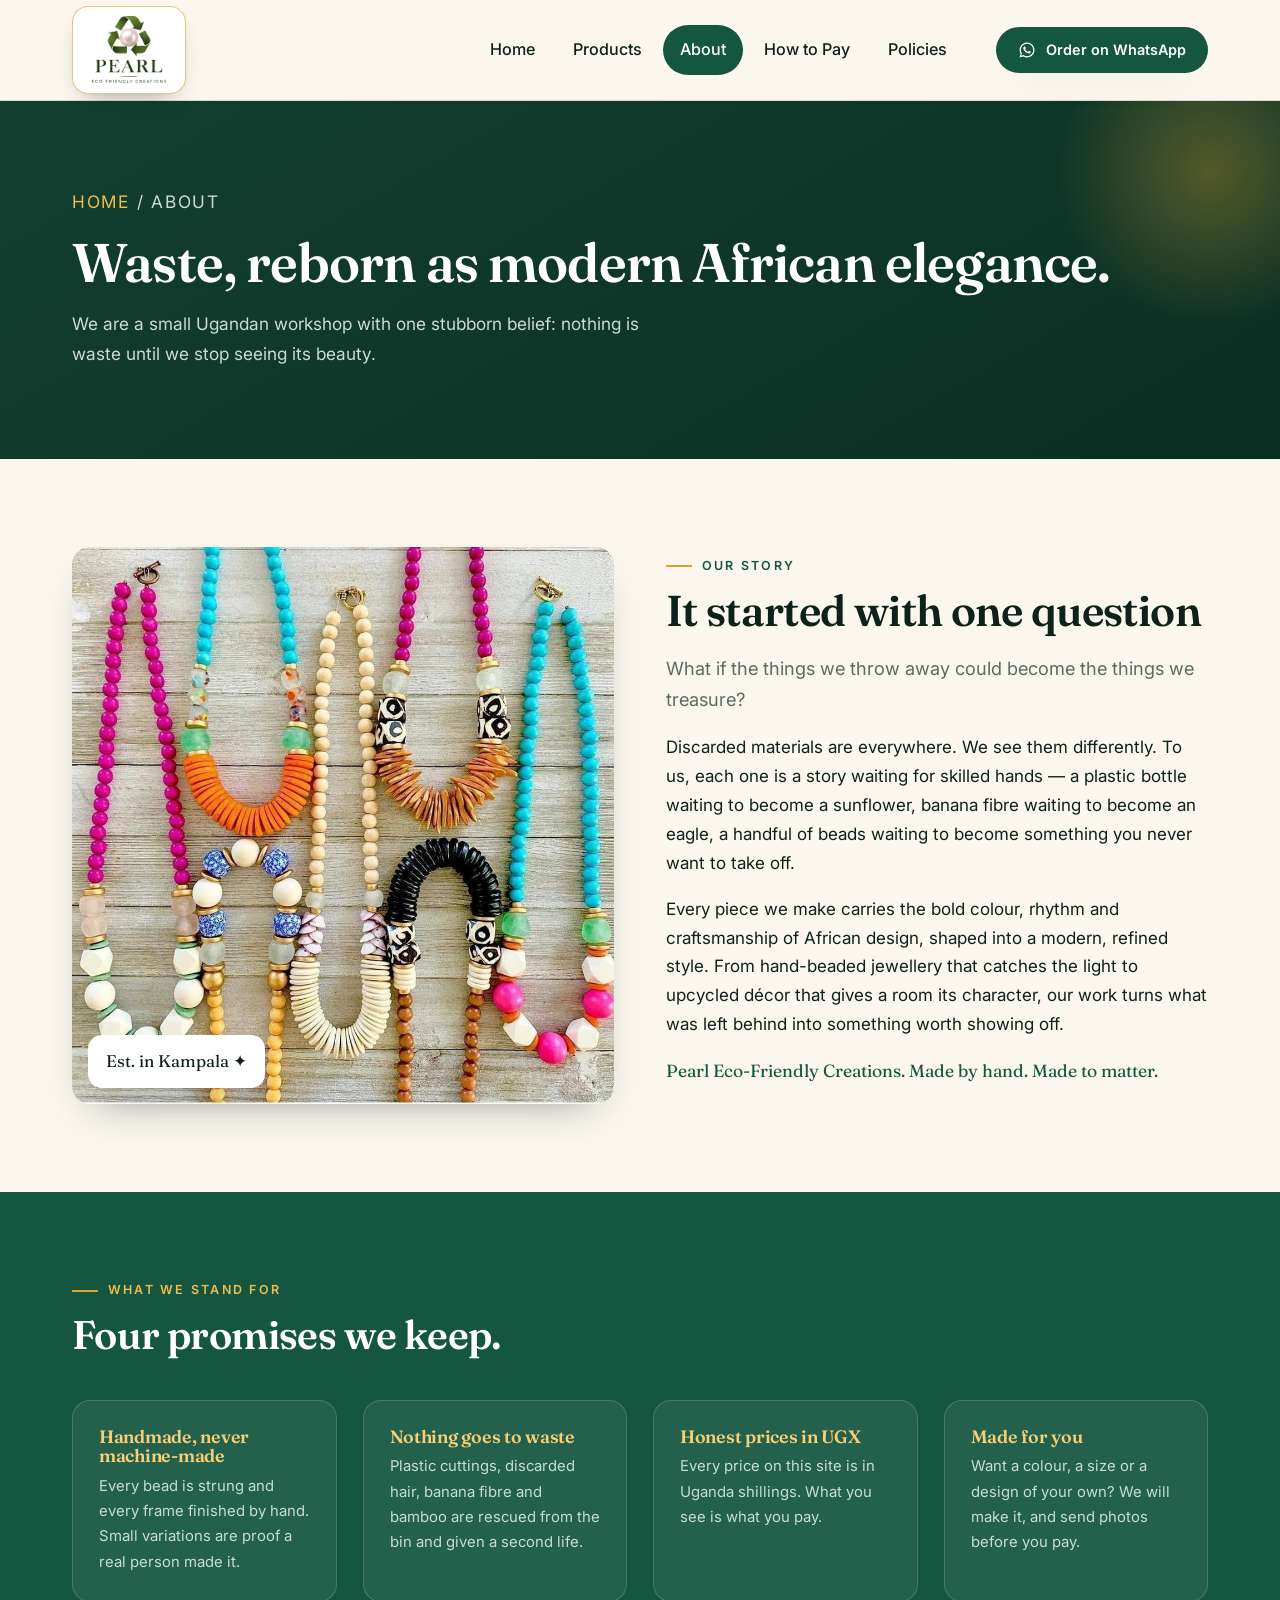
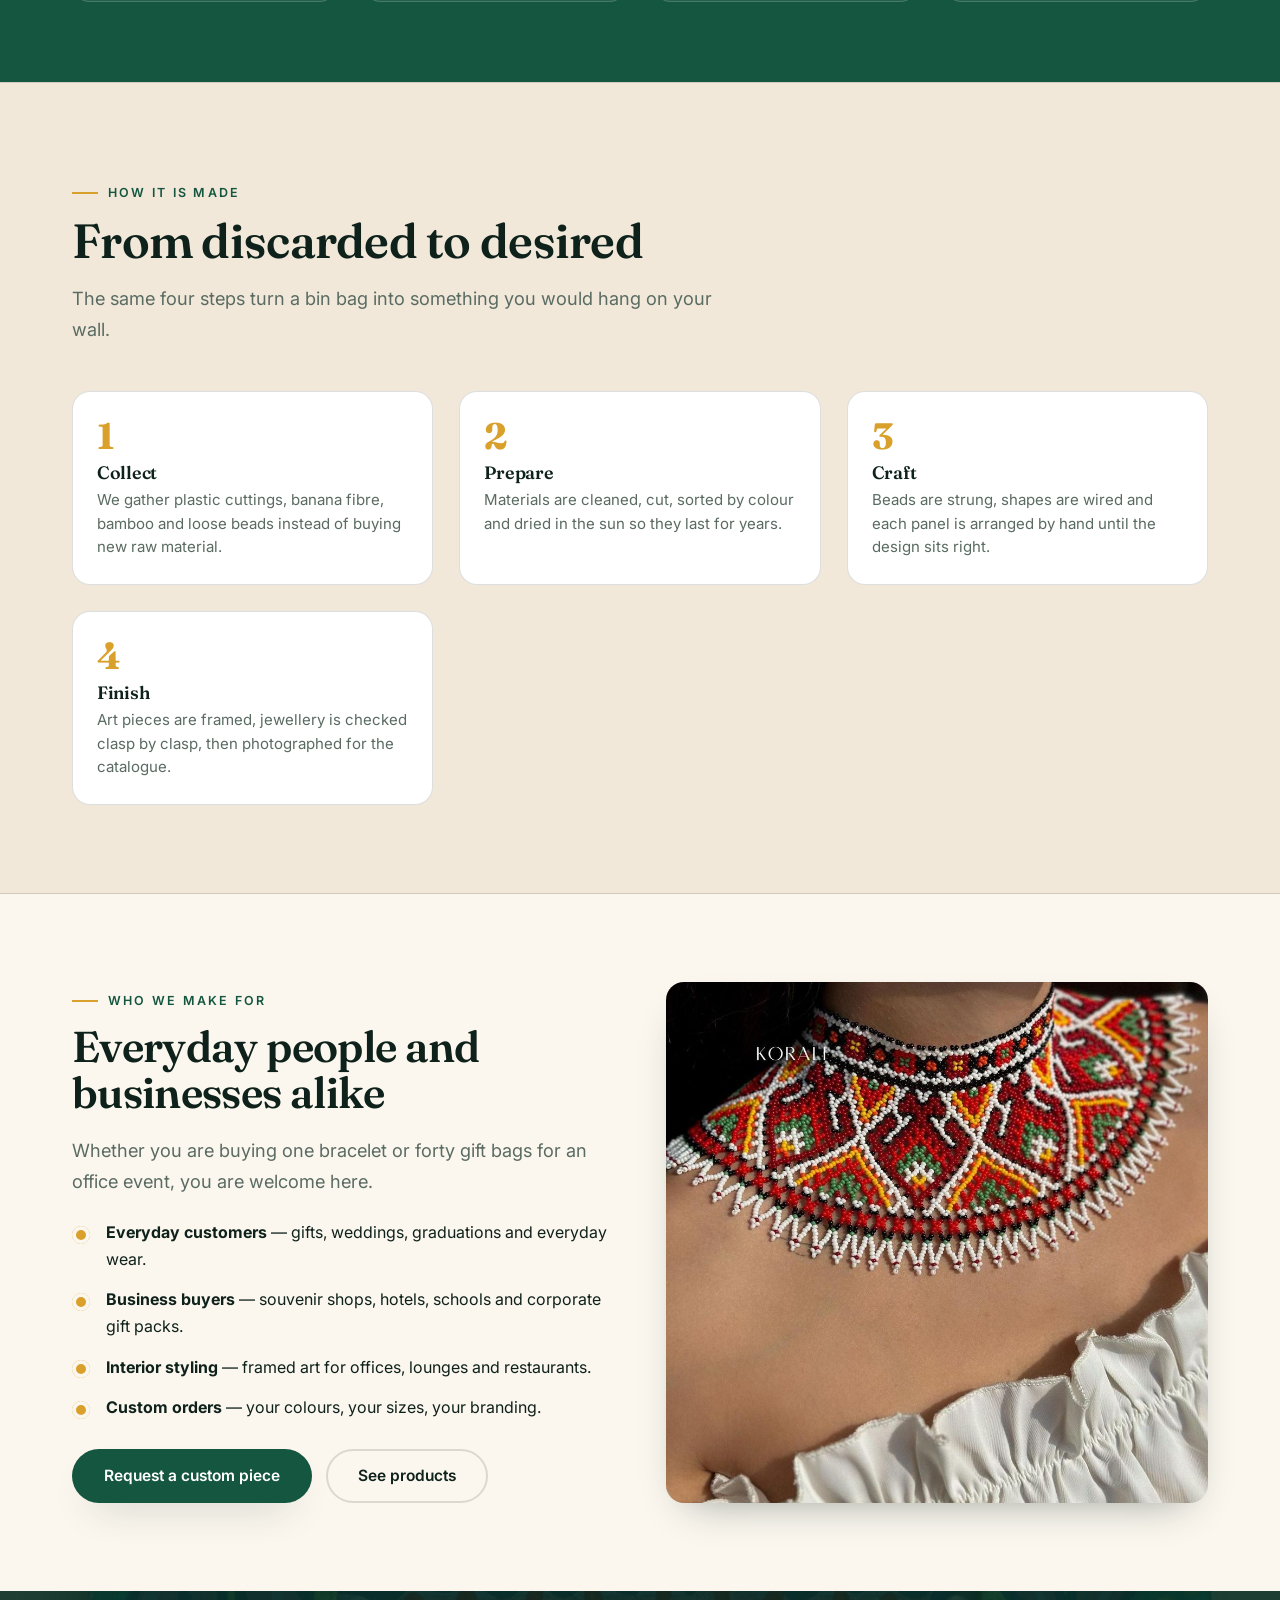
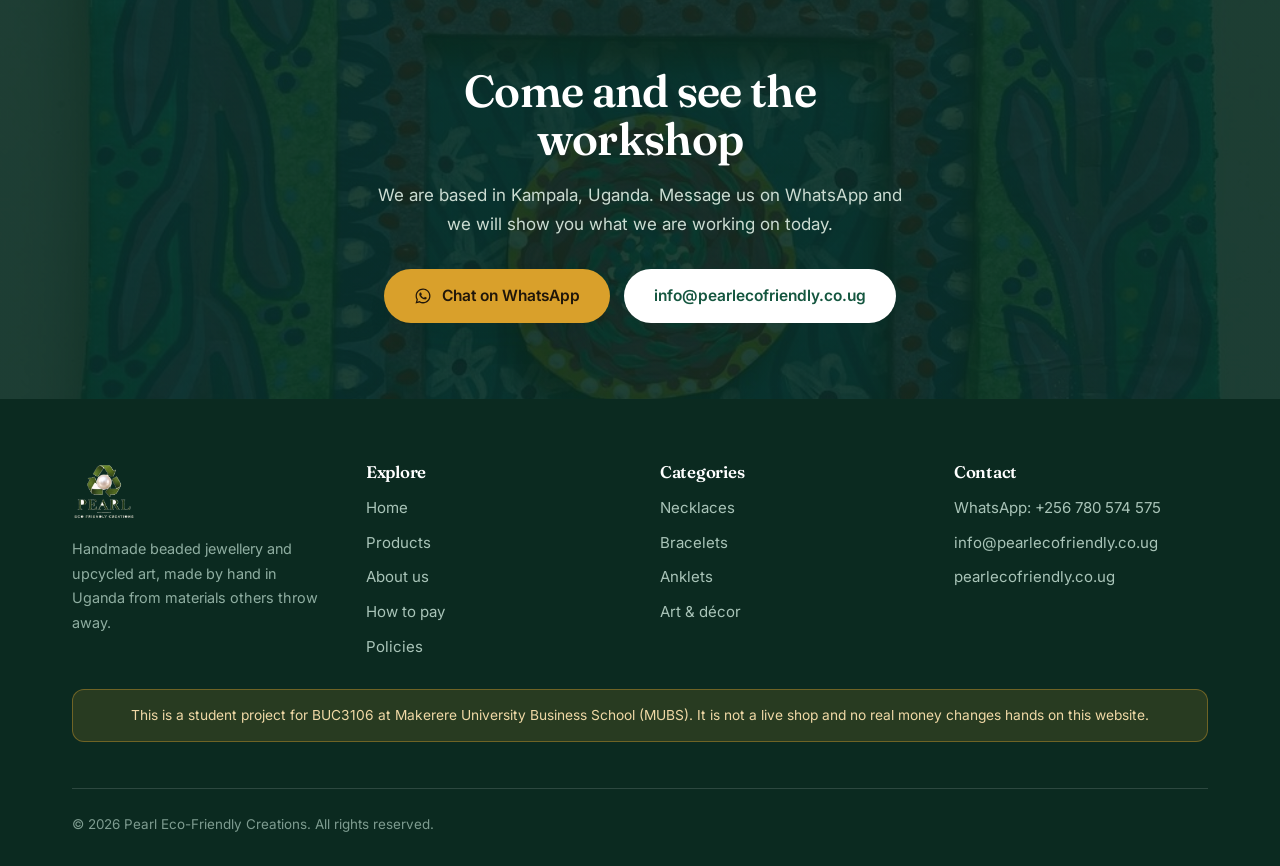
==== commit 591442c8: "Correct WhatsApp number; remove image-sources section" ====
--- a/about.html
+++ b/about.html
@@ -29,7 +29,7 @@
       <a href="pay.html">How to Pay</a>
       <a href="policies.html">Policies</a>
     </nav>
-    <a class="btn btn-wa btn-sm head-cta" href="https://wa.me/256780574574?text=Hello%20Pearl%20Eco-Friendly%20Creations%21%20I%20saw%20your%20website%20and%20I%20have%20a%20question.">
+    <a class="btn btn-wa btn-sm head-cta" href="https://wa.me/256780574575?text=Hello%20Pearl%20Eco-Friendly%20Creations%21%20I%20saw%20your%20website%20and%20I%20have%20a%20question.">
       <svg viewBox="0 0 24 24" fill="currentColor" aria-hidden="true"><path d="M12.04 2C6.58 2 2.13 6.45 2.13 11.91c0 1.75.46 3.46 1.32 4.96L2 22l5.25-1.38a9.9 9.9 0 0 0 4.79 1.22h.01c5.46 0 9.91-4.45 9.91-9.91 0-2.65-1.03-5.14-2.9-7.01A9.82 9.82 0 0 0 12.04 2Zm0 18.15c-1.48 0-2.93-.4-4.2-1.15l-.3-.18-3.12.82.83-3.04-.2-.31a8.22 8.22 0 0 1-1.26-4.38c0-4.54 3.7-8.23 8.24-8.23 2.2 0 4.27.86 5.83 2.42a8.18 8.18 0 0 1 2.41 5.82c0 4.54-3.7 8.23-8.23 8.23Zm4.52-6.16c-.25-.12-1.47-.72-1.69-.81-.23-.08-.39-.12-.56.13-.16.24-.64.8-.78.97-.14.16-.29.18-.54.06-.25-.13-1.05-.39-1.99-1.23-.74-.66-1.23-1.47-1.38-1.72-.14-.25-.01-.38.11-.5.11-.11.25-.29.37-.43.13-.15.17-.25.25-.41.08-.17.04-.31-.02-.43-.06-.12-.56-1.34-.76-1.84-.2-.48-.4-.42-.56-.43h-.48c-.16 0-.43.06-.65.31-.22.25-.86.84-.86 2.05s.88 2.38 1 2.54c.12.17 1.73 2.64 4.2 3.7.59.25 1.04.4 1.4.51.59.19 1.12.16 1.55.1.47-.07 1.47-.6 1.67-1.18.21-.58.21-1.07.15-1.18-.06-.11-.22-.17-.47-.29Z"/></svg>
       Order on WhatsApp
     </a>
@@ -112,7 +112,7 @@
         <li><strong>Custom orders</strong> — your colours, your sizes, your branding.</li>
       </ul>
       <div class="hero-cta">
-        <a class="btn btn-wa" href="https://wa.me/256780574574?text=Hello%20Pearl%20Eco-Friendly%20Creations%21%20I%20would%20like%20to%20request%20a%20custom%20piece.">Request a custom piece</a>
+        <a class="btn btn-wa" href="https://wa.me/256780574575?text=Hello%20Pearl%20Eco-Friendly%20Creations%21%20I%20would%20like%20to%20request%20a%20custom%20piece.">Request a custom piece</a>
         <a class="btn btn-ghost" href="products.html">See products</a>
       </div>
     </div>
@@ -125,7 +125,7 @@
     <h2>Come and see the workshop</h2>
     <p>We are based in Kampala, Uganda. Message us on WhatsApp and we will show you what we are working on today.</p>
     <div class="btns">
-      <a class="btn btn-gold" href="https://wa.me/256780574574?text=Hello%20Pearl%20Eco-Friendly%20Creations%21%20I%20saw%20your%20website%20and%20I%20have%20a%20question.">
+      <a class="btn btn-gold" href="https://wa.me/256780574575?text=Hello%20Pearl%20Eco-Friendly%20Creations%21%20I%20saw%20your%20website%20and%20I%20have%20a%20question.">
         <svg viewBox="0 0 24 24" fill="currentColor" aria-hidden="true"><path d="M12.04 2C6.58 2 2.13 6.45 2.13 11.91c0 1.75.46 3.46 1.32 4.96L2 22l5.25-1.38a9.9 9.9 0 0 0 4.79 1.22h.01c5.46 0 9.91-4.45 9.91-9.91 0-2.65-1.03-5.14-2.9-7.01A9.82 9.82 0 0 0 12.04 2Zm0 18.15c-1.48 0-2.93-.4-4.2-1.15l-.3-.18-3.12.82.83-3.04-.2-.31a8.22 8.22 0 0 1-1.26-4.38c0-4.54 3.7-8.23 8.24-8.23 2.2 0 4.27.86 5.83 2.42a8.18 8.18 0 0 1 2.41 5.82c0 4.54-3.7 8.23-8.23 8.23Zm4.52-6.16c-.25-.12-1.47-.72-1.69-.81-.23-.08-.39-.12-.56.13-.16.24-.64.8-.78.97-.14.16-.29.18-.54.06-.25-.13-1.05-.39-1.99-1.23-.74-.66-1.23-1.47-1.38-1.72-.14-.25-.01-.38.11-.5.11-.11.25-.29.37-.43.13-.15.17-.25.25-.41.08-.17.04-.31-.02-.43-.06-.12-.56-1.34-.76-1.84-.2-.48-.4-.42-.56-.43h-.48c-.16 0-.43.06-.65.31-.22.25-.86.84-.86 2.05s.88 2.38 1 2.54c.12.17 1.73 2.64 4.2 3.7.59.25 1.04.4 1.4.51.59.19 1.12.16 1.55.1.47-.07 1.47-.6 1.67-1.18.21-.58.21-1.07.15-1.18-.06-.11-.22-.17-.47-.29Z"/></svg>
         Chat on WhatsApp
       </a>
@@ -165,7 +165,7 @@
       <div class="foot-col">
         <h2>Contact</h2>
         <ul>
-          <li><a href="https://wa.me/256780574574?text=Hello%20Pearl%20Eco-Friendly%20Creations%21%20I%20saw%20your%20website%20and%20I%20have%20a%20question.">WhatsApp: +256 780 574 574</a></li>
+          <li><a href="https://wa.me/256780574575?text=Hello%20Pearl%20Eco-Friendly%20Creations%21%20I%20saw%20your%20website%20and%20I%20have%20a%20question.">WhatsApp: +256 780 574 575</a></li>
           <li><a href="mailto:info@pearlecofriendly.co.ug">info@pearlecofriendly.co.ug</a></li>
           <li><a href="https://pearlecofriendly.co.ug">pearlecofriendly.co.ug</a></li>
         </ul>
